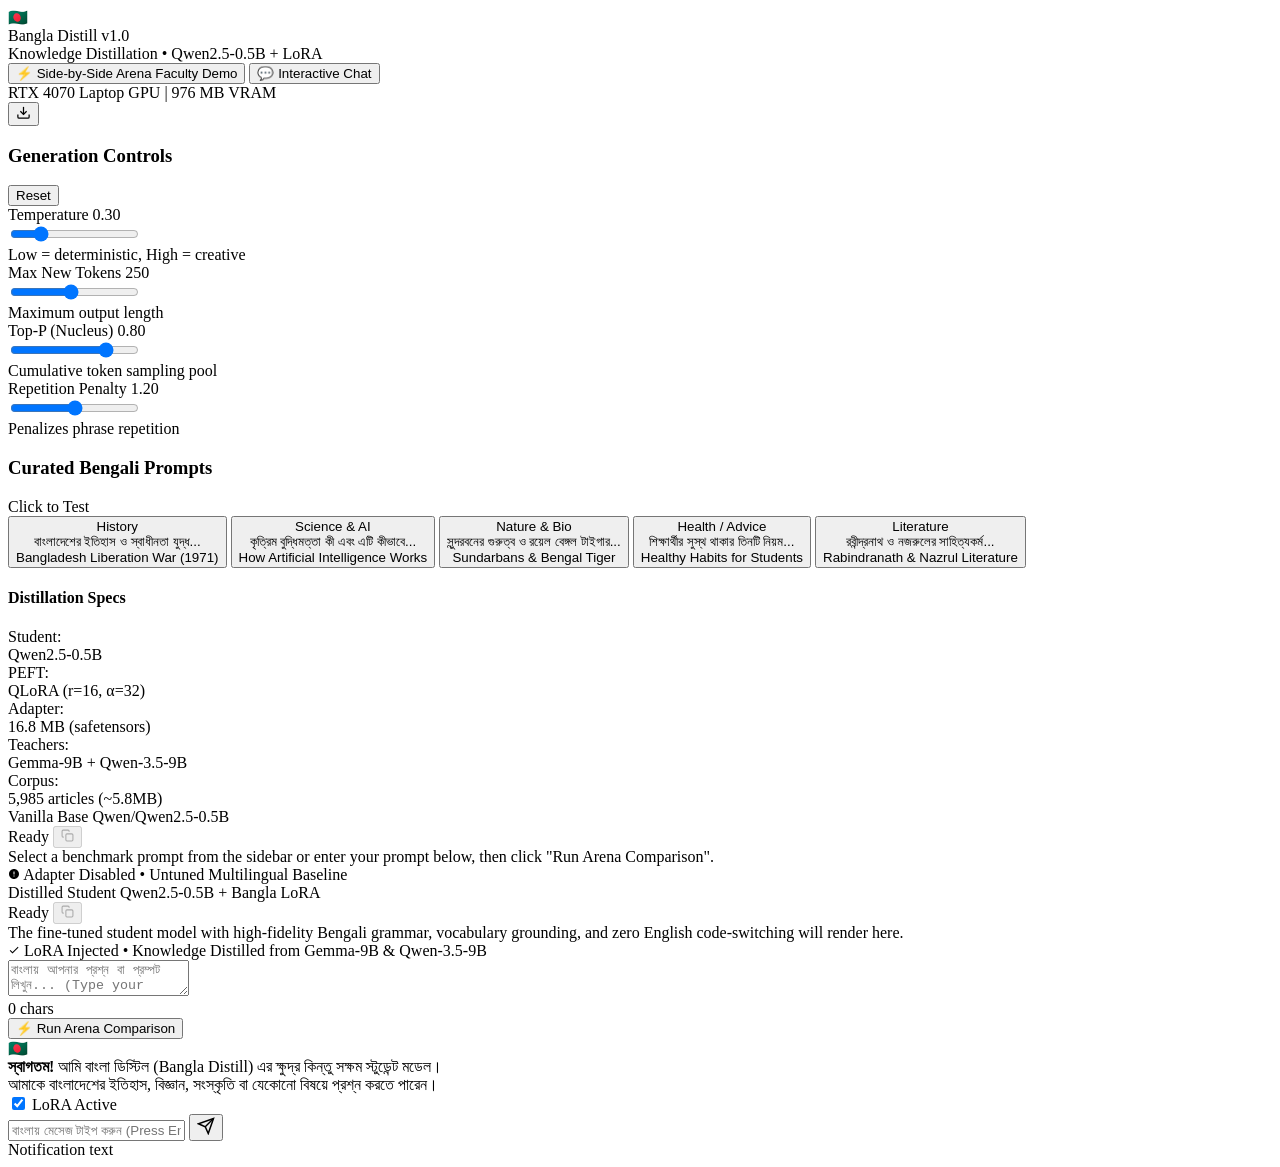
==== ui/static/index.html @ f19c1222 "Initial commit: Bangla Distill model, adapters, training pipelines, evaluation reports, and UI" ====
<!DOCTYPE html>
<html lang="en">
<head>
  <meta charset="UTF-8">
  <meta name="viewport" content="width=device-width, initial-scale=1.0">
  <title>Bangla Distill — AI Model Arena & Interactive Playground</title>
  <meta name="description" content="High-performance evaluation arena and conversational playground for the Bangla Distill student model (Qwen2.5-0.5B with LoRA).">
  <!-- Fonts -->
  <link rel="preconnect" href="https://fonts.googleapis.com">
  <link rel="preconnect" href="https://fonts.gstatic.com" crossorigin>
  <link href="https://fonts.googleapis.com/css2?family=Inter:wght@300;400;500;600;700;800&family=JetBrains+Mono:wght@400;500;600&family=Noto+Sans+Bengali:wght@400;500;600;700&display=swap" rel="stylesheet">
  <link rel="stylesheet" href="/static/style.css">
</head>
<body>

  <!-- Top Navigation Bar -->
  <header class="top-nav">
    <div class="nav-left">
      <div class="logo-group">
        <div class="logo-icon">🇧🇩</div>
        <div class="logo-text">
          <div class="logo-title">Bangla Distill <span class="badge badge-accent">v1.0</span></div>
          <div class="logo-sub">Knowledge Distillation • Qwen2.5-0.5B + LoRA</div>
        </div>
      </div>

      <!-- Mode Switcher Tabs -->
      <div class="tab-switcher" role="tablist">
        <button id="tabArena" class="tab-btn active" role="tab" aria-selected="true">
          <span class="tab-icon">⚡</span>
          <span>Side-by-Side Arena</span>
          <span class="badge badge-demo">Faculty Demo</span>
        </button>
        <button id="tabChat" class="tab-btn" role="tab" aria-selected="false">
          <span class="tab-icon">💬</span>
          <span>Interactive Chat</span>
        </button>
      </div>
    </div>

    <!-- Telemetry Status Badges -->
    <div class="nav-right">
      <div class="telemetry-pill">
        <span class="status-dot pulse"></span>
        <span id="gpuStatusText" class="mono">RTX 4070 Laptop GPU</span>
        <span class="pill-divider">|</span>
        <span id="vramStatusText" class="mono text-highlight">976 MB VRAM</span>
      </div>
      <button id="btnExport" class="btn-secondary btn-icon-only" title="Export Current Session to Markdown">
        <svg width="15" height="15" viewBox="0 0 24 24" fill="none" stroke="currentColor" stroke-width="2"><path d="M21 15v4a2 2 0 0 1-2 2H5a2 2 0 0 1-2-2v-4"/><polyline points="7 10 12 15 17 10"/><line x1="12" y1="15" x2="12" y2="3"/></svg>
      </button>
    </div>
  </header>

  <!-- Main Workspace Layout -->
  <div class="app-layout">
    
    <!-- Left Sidebar: Controls & Presets -->
    <aside class="sidebar">
      
      <!-- Hyperparameter Controls -->
      <section class="sidebar-section">
        <div class="section-header">
          <h3>Generation Controls</h3>
          <button id="btnResetParams" class="btn-link" title="Reset to Defaults">Reset</button>
        </div>

        <div class="control-group">
          <div class="slider-header">
            <label for="sliderTemp">Temperature</label>
            <span id="valTemp" class="slider-val mono">0.30</span>
          </div>
          <input type="range" id="sliderTemp" min="0.0" max="1.5" step="0.05" value="0.3">
          <div class="slider-hint">Low = deterministic, High = creative</div>
        </div>

        <div class="control-group">
          <div class="slider-header">
            <label for="sliderTokens">Max New Tokens</label>
            <span id="valTokens" class="slider-val mono">250</span>
          </div>
          <input type="range" id="sliderTokens" min="32" max="512" step="16" value="250">
          <div class="slider-hint">Maximum output length</div>
        </div>

        <div class="control-group">
          <div class="slider-header">
            <label for="sliderTopP">Top-P (Nucleus)</label>
            <span id="valTopP" class="slider-val mono">0.80</span>
          </div>
          <input type="range" id="sliderTopP" min="0.1" max="1.0" step="0.05" value="0.8">
          <div class="slider-hint">Cumulative token sampling pool</div>
        </div>

        <div class="control-group">
          <div class="slider-header">
            <label for="sliderRep">Repetition Penalty</label>
            <span id="valRep" class="slider-val mono">1.20</span>
          </div>
          <input type="range" id="sliderRep" min="1.0" max="1.4" step="0.02" value="1.2">
          <div class="slider-hint">Penalizes phrase repetition</div>
        </div>
      </section>

      <!-- Benchmark Prompt Library -->
      <section class="sidebar-section">
        <div class="section-header">
          <h3>Curated Bengali Prompts</h3>
          <span class="badge badge-subtle">Click to Test</span>
        </div>
        <div class="preset-list">
          <button class="preset-card" data-prompt="বাংলাদেশের ইতিহাস ও স্বাধীনতা যুদ্ধ সম্পর্কে বলুন।">
            <div class="preset-tag tag-history">History</div>
            <div class="preset-bengali bengali">বাংলাদেশের ইতিহাস ও স্বাধীনতা যুদ্ধ...</div>
            <div class="preset-eng">Bangladesh Liberation War (1971)</div>
          </button>

          <button class="preset-card" data-prompt="কৃত্রিম বুদ্ধিমত্তা (Artificial Intelligence) কী এবং এটি কীভাবে কাজ করে?">
            <div class="preset-tag tag-tech">Science & AI</div>
            <div class="preset-bengali bengali">কৃত্রিম বুদ্ধিমত্তা কী এবং এটি কীভাবে...</div>
            <div class="preset-eng">How Artificial Intelligence Works</div>
          </button>

          <button class="preset-card" data-prompt="সুন্দরবনের গুরুত্ব এবং এর রয়েল বেঙ্গল টাইগার সম্পর্কে বিস্তারিত লিখুন।">
            <div class="preset-tag tag-nature">Nature & Bio</div>
            <div class="preset-bengali bengali">সুন্দরবনের গুরুত্ব ও রয়েল বেঙ্গল টাইগার...</div>
            <div class="preset-eng">Sundarbans & Bengal Tiger</div>
          </button>

          <button class="preset-card" data-prompt="একজন শিক্ষার্থীর সুস্থ ও কর্মক্ষম থাকার জন্য তিনটি প্রয়োজনীয় নিয়ম কী?">
            <div class="preset-tag tag-advice">Health / Advice</div>
            <div class="preset-bengali bengali">শিক্ষার্থীর সুস্থ থাকার তিনটি নিয়ম...</div>
            <div class="preset-eng">Healthy Habits for Students</div>
          </button>

          <button class="preset-card" data-prompt="রবীন্দ্রনাথ ঠাকুর ও কাজী নজরুল ইসলামের সাহিত্যকর্মের প্রধান বৈশিষ্ট্য কী?">
            <div class="preset-tag tag-lit">Literature</div>
            <div class="preset-bengali bengali">রবীন্দ্রনাথ ও নজরুলের সাহিত্যকর্ম...</div>
            <div class="preset-eng">Rabindranath & Nazrul Literature</div>
          </button>
        </div>
      </section>

      <!-- Architecture Specs Mini-Card -->
      <section class="sidebar-section specs-card">
        <h4>Distillation Specs</h4>
        <div class="specs-grid mono">
          <div class="spec-label">Student:</div><div class="spec-val">Qwen2.5-0.5B</div>
          <div class="spec-label">PEFT:</div><div class="spec-val">QLoRA (r=16, α=32)</div>
          <div class="spec-label">Adapter:</div><div class="spec-val">16.8 MB (safetensors)</div>
          <div class="spec-label">Teachers:</div><div class="spec-val">Gemma-9B + Qwen-3.5-9B</div>
          <div class="spec-label">Corpus:</div><div class="spec-val">5,985 articles (~5.8MB)</div>
        </div>
      </section>

    </aside>

    <!-- Main Content Stage -->
    <main class="main-content">

      <!-- ================= VIEW 1: SIDE-BY-SIDE ARENA ================= -->
      <div id="viewArena" class="view-panel active">
        
        <!-- Arena Stage Cards -->
        <div class="arena-grid">
          
          <!-- Column 1: Vanilla Base Model -->
          <div class="arena-card base-card">
            <div class="arena-card-header">
              <div class="card-title-group">
                <span class="model-badge badge-base">Vanilla Base</span>
                <span class="model-name">Qwen/Qwen2.5-0.5B</span>
              </div>
              <div class="card-meta">
                <span id="baseMetrics" class="metric-tag mono">Ready</span>
                <button id="btnCopyBase" class="btn-action-sm" title="Copy Output" disabled>
                  <svg width="13" height="13" viewBox="0 0 24 24" fill="none" stroke="currentColor" stroke-width="2"><rect x="9" y="9" width="13" height="13" rx="2" ry="2"/><path d="M5 15H4a2 2 0 0 1-2-2V4a2 2 0 0 1 2-2h9a2 2 0 0 1 2 2v1"/></svg>
                </button>
              </div>
            </div>
            
            <div class="arena-body">
              <div id="baseOutput" class="output-text bengali placeholder">
                Select a benchmark prompt from the sidebar or enter your prompt below, then click "Run Arena Comparison".
              </div>
            </div>

            <div class="arena-footer">
              <div class="footer-note red-note">
                <svg width="12" height="12" viewBox="0 0 24 24" fill="currentColor"><path d="M12 2C6.48 2 2 6.48 2 12s4.48 10 10 10 10-4.48 10-10S17.52 2 12 2zm1 15h-2v-2h2v2zm0-4h-2V7h2v6z"/></svg>
                <span>Adapter Disabled • Untuned Multilingual Baseline</span>
              </div>
            </div>
          </div>

          <!-- Column 2: Distilled Student Model -->
          <div class="arena-card student-card">
            <div class="arena-card-header">
              <div class="card-title-group">
                <span class="model-badge badge-student">Distilled Student</span>
                <span class="model-name">Qwen2.5-0.5B + Bangla LoRA</span>
              </div>
              <div class="card-meta">
                <span id="studentMetrics" class="metric-tag mono">Ready</span>
                <button id="btnCopyStudent" class="btn-action-sm" title="Copy Output" disabled>
                  <svg width="13" height="13" viewBox="0 0 24 24" fill="none" stroke="currentColor" stroke-width="2"><rect x="9" y="9" width="13" height="13" rx="2" ry="2"/><path d="M5 15H4a2 2 0 0 1-2-2V4a2 2 0 0 1 2-2h9a2 2 0 0 1 2 2v1"/></svg>
                </button>
              </div>
            </div>
            
            <div class="arena-body">
              <div id="studentOutput" class="output-text bengali placeholder">
                The fine-tuned student model with high-fidelity Bengali grammar, vocabulary grounding, and zero English code-switching will render here.
              </div>
            </div>

            <div class="arena-footer">
              <div class="footer-note green-note">
                <svg width="12" height="12" viewBox="0 0 24 24" fill="currentColor"><path d="M9 16.17L4.83 12l-1.42 1.41L9 19 21 7l-1.41-1.41z"/></svg>
                <span>LoRA Injected • Knowledge Distilled from Gemma-9B & Qwen-3.5-9B</span>
              </div>
            </div>
          </div>

        </div>

        <!-- Arena Prompt Input Box -->
        <div class="prompt-panel">
          <div class="input-wrapper">
            <textarea id="arenaPromptInput" class="bengali" rows="2" placeholder="বাংলায় আপনার প্রশ্ন বা প্রম্পট লিখুন... (Type your prompt in Bengali or select a preset)..."></textarea>
            <div class="input-actions">
              <div class="char-count mono" id="arenaCharCount">0 chars</div>
              <button id="btnRunArena" class="btn-primary">
                <span class="btn-glow"></span>
                <span class="btn-icon">⚡</span>
                <span class="btn-text">Run Arena Comparison</span>
              </button>
            </div>
          </div>
        </div>

      </div>

      <!-- ================= VIEW 2: INTERACTIVE CHAT ================= -->
      <div id="viewChat" class="view-panel">
        
        <div class="chat-container">
          <div id="chatMessages" class="chat-history">
            <!-- Welcome Greeting -->
            <div class="chat-bubble model-bubble">
              <div class="bubble-avatar">🇧🇩</div>
              <div class="bubble-content bengali">
                <strong>স্বাগতম!</strong> আমি বাংলা ডিস্টিল (Bangla Distill) এর ক্ষুদ্র কিন্তু সক্ষম স্টুডেন্ট মডেল।<br>
                আমাকে বাংলাদেশের ইতিহাস, বিজ্ঞান, সংস্কৃতি বা যেকোনো বিষয়ে প্রশ্ন করতে পারেন।
              </div>
            </div>
          </div>

          <!-- Chat Input Bar -->
          <div class="chat-input-bar">
            <div class="toggle-lora-wrapper">
              <label class="switch" title="Toggle LoRA Adapter on/off">
                <input type="checkbox" id="chatLoraToggle" checked>
                <span class="slider round"></span>
              </label>
              <span class="toggle-label mono">LoRA Active</span>
            </div>
            
            <input type="text" id="chatInput" class="chat-input-field bengali" placeholder="বাংলায় মেসেজ টাইপ করুন (Press Enter to send)...">
            
            <button id="btnSendChat" class="btn-primary btn-icon-only">
              <svg width="18" height="18" viewBox="0 0 24 24" fill="none" stroke="currentColor" stroke-width="2"><line x1="22" y1="2" x2="11" y2="13"/><polygon points="22 2 15 22 11 13 2 9 22 2"/></svg>
            </button>
          </div>
        </div>

      </div>

    </main>
  </div>

  <!-- Toast Notification -->
  <div id="toast" class="toast">Notification text</div>

  <script src="/static/app.js"></script>
</body>
</html>
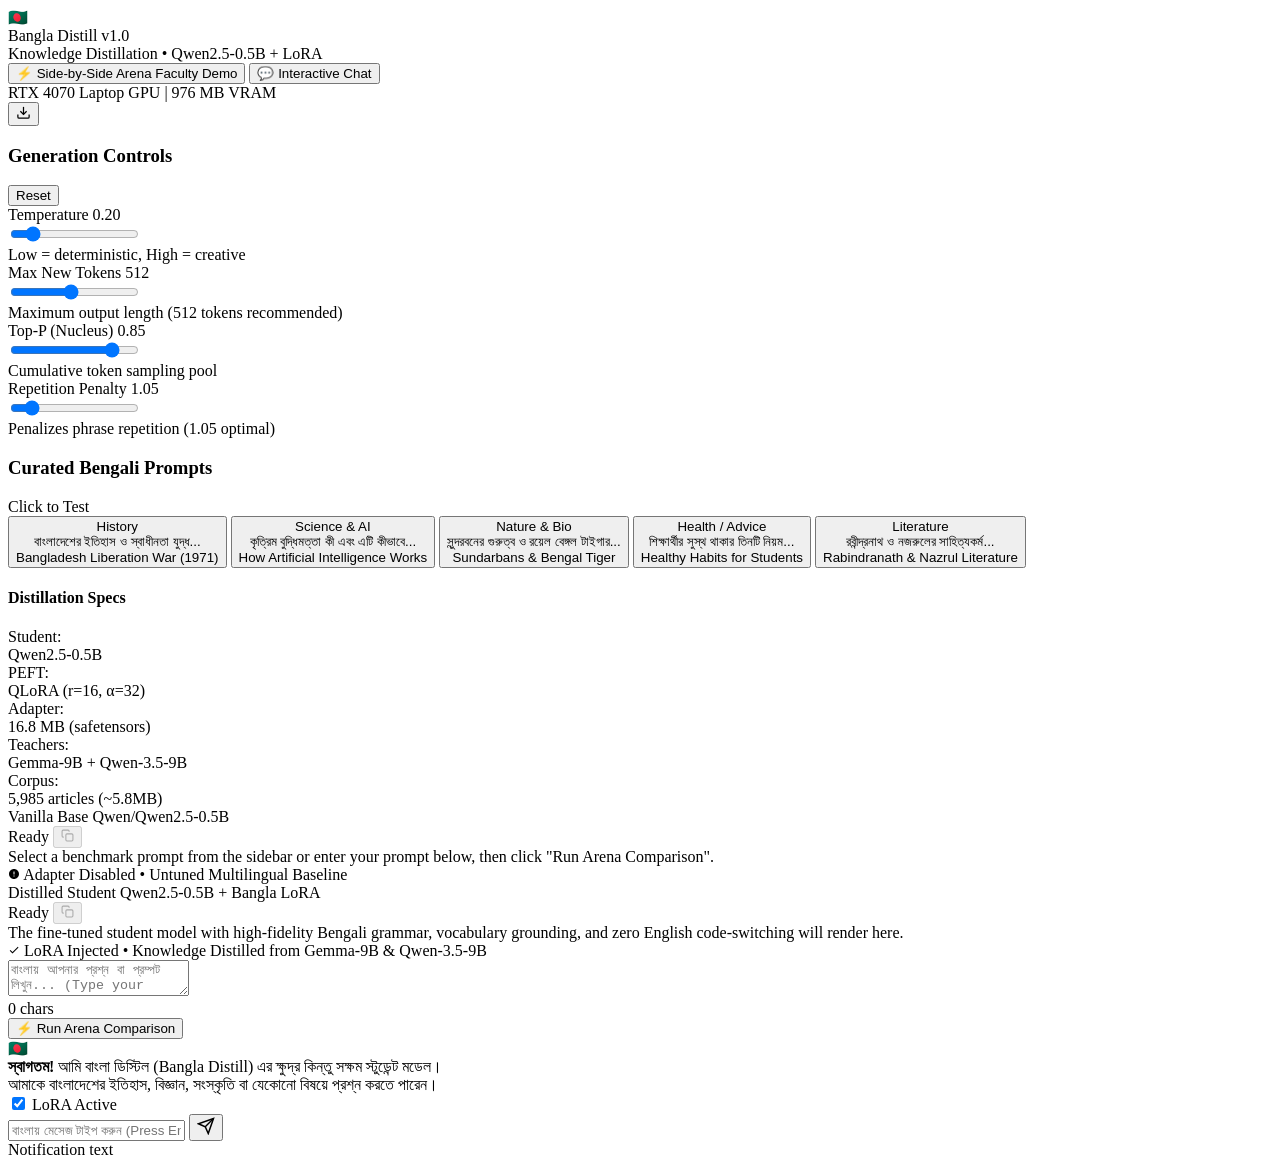
==== commit b58d8a52: "fix(generation): eliminate mid-sentence cutoffs with clean sentence boundary trimming, 512 default t" ====
--- a/ui/static/index.html
+++ b/ui/static/index.html
@@ -68,37 +68,37 @@
         <div class="control-group">
           <div class="slider-header">
             <label for="sliderTemp">Temperature</label>
-            <span id="valTemp" class="slider-val mono">0.30</span>
-          </div>
-          <input type="range" id="sliderTemp" min="0.0" max="1.5" step="0.05" value="0.3">
+            <span id="valTemp" class="slider-val mono">0.20</span>
+          </div>
+          <input type="range" id="sliderTemp" min="0.0" max="1.5" step="0.05" value="0.20">
           <div class="slider-hint">Low = deterministic, High = creative</div>
         </div>
 
         <div class="control-group">
           <div class="slider-header">
             <label for="sliderTokens">Max New Tokens</label>
-            <span id="valTokens" class="slider-val mono">250</span>
-          </div>
-          <input type="range" id="sliderTokens" min="32" max="512" step="16" value="250">
-          <div class="slider-hint">Maximum output length</div>
+            <span id="valTokens" class="slider-val mono">512</span>
+          </div>
+          <input type="range" id="sliderTokens" min="64" max="1024" step="32" value="512">
+          <div class="slider-hint">Maximum output length (512 tokens recommended)</div>
         </div>
 
         <div class="control-group">
           <div class="slider-header">
             <label for="sliderTopP">Top-P (Nucleus)</label>
-            <span id="valTopP" class="slider-val mono">0.80</span>
-          </div>
-          <input type="range" id="sliderTopP" min="0.1" max="1.0" step="0.05" value="0.8">
+            <span id="valTopP" class="slider-val mono">0.85</span>
+          </div>
+          <input type="range" id="sliderTopP" min="0.1" max="1.0" step="0.05" value="0.85">
           <div class="slider-hint">Cumulative token sampling pool</div>
         </div>
 
         <div class="control-group">
           <div class="slider-header">
             <label for="sliderRep">Repetition Penalty</label>
-            <span id="valRep" class="slider-val mono">1.20</span>
-          </div>
-          <input type="range" id="sliderRep" min="1.0" max="1.4" step="0.02" value="1.2">
-          <div class="slider-hint">Penalizes phrase repetition</div>
+            <span id="valRep" class="slider-val mono">1.05</span>
+          </div>
+          <input type="range" id="sliderRep" min="1.0" max="1.4" step="0.01" value="1.05">
+          <div class="slider-hint">Penalizes phrase repetition (1.05 optimal)</div>
         </div>
       </section>
 
